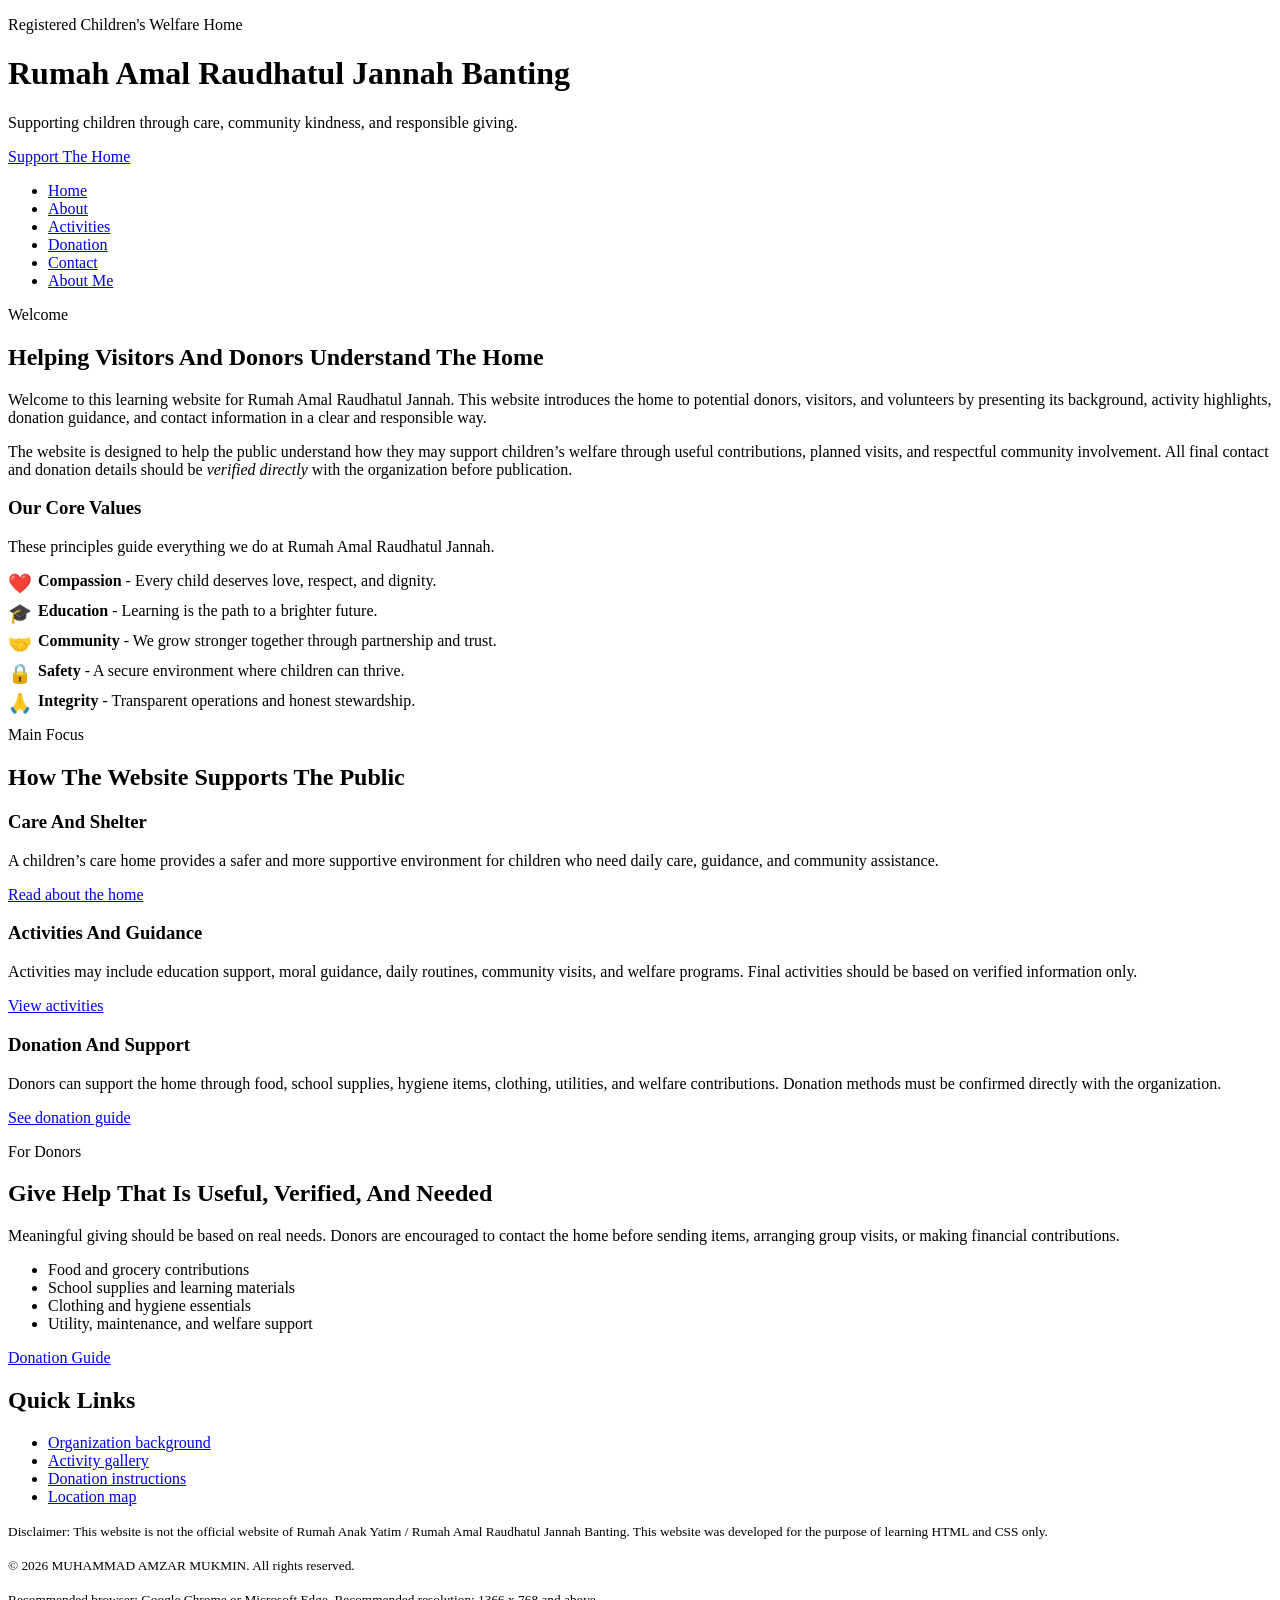
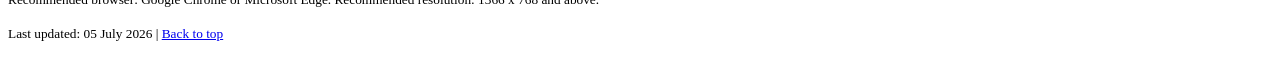
==== index.html @ d01ce9c0 "Add files via upload" ====
<!DOCTYPE html>
<html lang="en">
<head>
  <meta charset="UTF-8">
  <meta name="viewport" content="width=device-width, initial-scale=1.0">
  <meta name="description" content="A learning website about Rumah Anak Yatim / Rumah Amal Raudhatul Jannah for IMS458 Web Design and Development.">
  <meta name="keywords" content="Rumah Anak Yatim, Rumah Amal Raudhatul Jannah, Banting, orphanage, donation, welfare, IMS458">
  <meta name="author" content="Muhammad Amzar Mukmin">
  <title>Rumah Amal Raudhatul Jannah | Home</title>
  <link rel="preconnect" href="https://fonts.googleapis.com">
  <link rel="preconnect" href="https://fonts.gstatic.com" crossorigin>
  <link href="https://fonts.googleapis.com/css2?family=Bilbo&family=Damion&family=Engagement&family=Yellowtail&display=swap" rel="stylesheet">
  <link rel="stylesheet" href="css/style.css">
</head>
<body>
  <div id="loader">
    <div class="spinner"></div>
  </div>
  <header class="site-header" id="top">
    <div class="header-overlay">
      <p class="assignment-label">Registered Children's Welfare Home</p>
      <h1>Rumah Amal Raudhatul Jannah Banting</h1>
      <p class="header-text">Supporting children through care, community kindness, and responsible giving.</p>
      <a class="header-button" href="donation.html">Support The Home</a>
    </div>
  </header>

  <nav class="main-nav" aria-label="Main navigation">
    <ul>
      <li><a class="active" href="index.html">Home</a></li>
      <li><a href="about.html">About</a></li>
      <li><a href="activities.html">Activities</a></li>
      <li><a href="donation.html">Donation</a></li>
      <li><a href="contact.html">Contact</a></li>
      <li><a href="aboutme.html">About Me</a></li>
    </ul>
  </nav>

<div id="page-content">
  <main>
    <section class="intro-section">
      <div class="intro-text">
        <p class="section-label">Welcome</p>
        <h2>Helping Visitors And Donors Understand The Home</h2>
        <p>
          Welcome to this learning website for Rumah Amal Raudhatul Jannah. This website
          introduces the home to potential donors, visitors, and volunteers by presenting its background, activity highlights,
          donation guidance, and contact information in a clear and responsible way.
        </p>
        <p>
          The website is designed to help the public understand how they may support children’s welfare through useful
          contributions, planned visits, and respectful community involvement. All final contact and donation details should
          be <em>verified directly</em> with the organization before publication.
        </p>
      </div>

      <aside class="notice-box">
        <h3>Our Core Values</h3>
        <p>These principles guide everything we do at Rumah Amal Raudhatul Jannah.</p>
        <ul style="padding-left: 0; list-style: none; margin-top: 15px;">
          <li style="margin-bottom: 12px; padding-left: 30px; position: relative;">
            <span style="position: absolute; left: 0; font-size: 1.2rem;">❤️</span>
            <strong>Compassion</strong> - Every child deserves love, respect, and dignity.
          </li>
          <li style="margin-bottom: 12px; padding-left: 30px; position: relative;">
            <span style="position: absolute; left: 0; font-size: 1.2rem;">🎓</span>
            <strong>Education</strong> - Learning is the path to a brighter future.
          </li>
          <li style="margin-bottom: 12px; padding-left: 30px; position: relative;">
            <span style="position: absolute; left: 0; font-size: 1.2rem;">🤝</span>
            <strong>Community</strong> - We grow stronger together through partnership and trust.
          </li>
          <li style="margin-bottom: 12px; padding-left: 30px; position: relative;">
            <span style="position: absolute; left: 0; font-size: 1.2rem;">🔒</span>
            <strong>Safety</strong> - A secure environment where children can thrive.
          </li>
          <li style="padding-left: 30px; position: relative;">
            <span style="position: absolute; left: 0; font-size: 1.2rem;">🙏</span>
            <strong>Integrity</strong> - Transparent operations and honest stewardship.
          </li>
        </ul>
      </aside>
    </section>

    <section class="highlight-section" aria-labelledby="highlights-title">
      <p class="section-label">Main Focus</p>
      <h2 id="highlights-title">How The Website Supports The Public</h2>

      <div class="card-grid">
        <article class="info-card">
          <h3>Care And Shelter</h3>
          <p>
            A children’s care home provides a safer and more supportive environment for children who need daily care,
            guidance, and community assistance.
          </p>
          <a href="about.html">Read about the home</a>
        </article>

        <article class="info-card">
          <h3>Activities And Guidance</h3>
          <p>
            Activities may include education support, moral guidance, daily routines, community visits, and welfare programs.
            Final activities should be based on verified information only.
          </p>
          <a href="activities.html">View activities</a>
        </article>

        <article class="info-card">
          <h3>Donation And Support</h3>
          <p>
            Donors can support the home through food, school supplies, hygiene items, clothing, utilities, and welfare
            contributions. Donation methods must be confirmed directly with the organization.
          </p>
          <a href="donation.html">See donation guide</a>
        </article>
      </div>
    </section>

    <section class="donor-section">
      <div>
        <p class="section-label">For Donors</p>
        <h2>Give Help That Is Useful, Verified, And Needed</h2>
        <p>
          Meaningful giving should be based on real needs. Donors are encouraged to contact the home before sending
          items, arranging group visits, or making financial contributions.
        </p>
        <ul class="support-list">
          <li>Food and grocery contributions</li>
          <li>School supplies and learning materials</li>
          <li>Clothing and hygiene essentials</li>
          <li>Utility, maintenance, and welfare support</li>
        </ul>
      </div>

      <a class="image-link" href="donation.html" aria-label="Open donation page">
        <span>Donation Guide</span>
      </a>
    </section>

    <section class="quick-links" aria-labelledby="quick-links-title">
      <h2 id="quick-links-title">Quick Links</h2>
      <ul>
        <li><a href="about.html#organization">Organization background</a></li>
        <li><a href="activities.html#gallery">Activity gallery</a></li>
        <li><a href="donation.html#donation-instructions">Donation instructions</a></li>
        <li><a href="contact.html#map">Location map</a></li>
      </ul>
    </section>
  </main>

  <footer>
    <p>
      <small>Disclaimer: This website is not the official website of Rumah Anak Yatim / Rumah Amal Raudhatul Jannah Banting.
      This website was developed for the purpose of learning HTML and CSS only.</small>
    </p>
    <p><small>&copy; 2026 MUHAMMAD AMZAR MUKMIN. All rights reserved.</small></p>
    <p><small>Recommended browser: Google Chrome or Microsoft Edge. Recommended resolution: 1366 x 768 and above.</small></p>
    <p><small>Last updated: <time datetime="2026-07-05">05 July 2026</time> | <a href="#top">Back to top</a></small></p>
  </footer>
</div>

<script>
  window.addEventListener('load', function() {
    const loader = document.getElementById('loader');
    const content = document.getElementById('page-content');

    <!-- Short delay to ensure smooth transition -->
    setTimeout(() => {
      loader.style.opacity = '0';

      setTimeout(() => {
        loader.style.display = 'none';
        content.style.opacity = '1';
      }, 400);
    }, 800);
  });
</script>
</body>
</html>
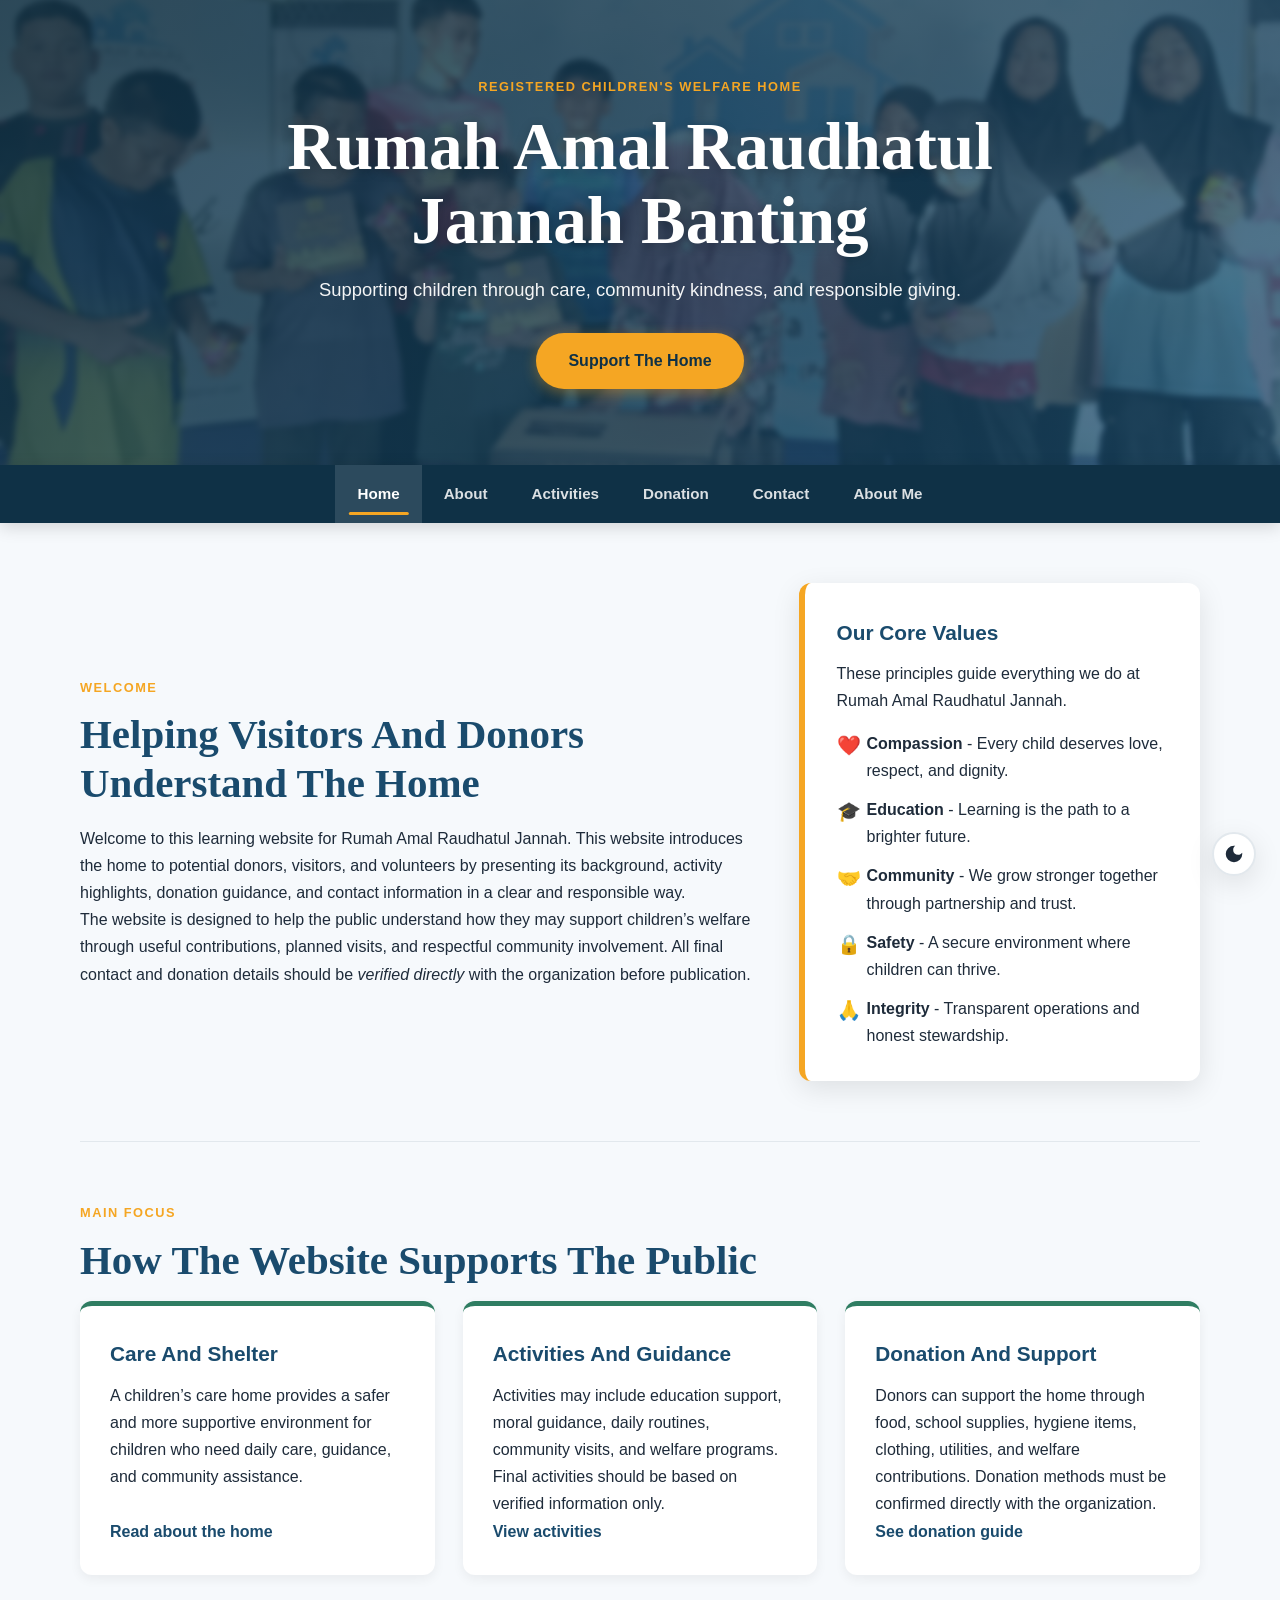
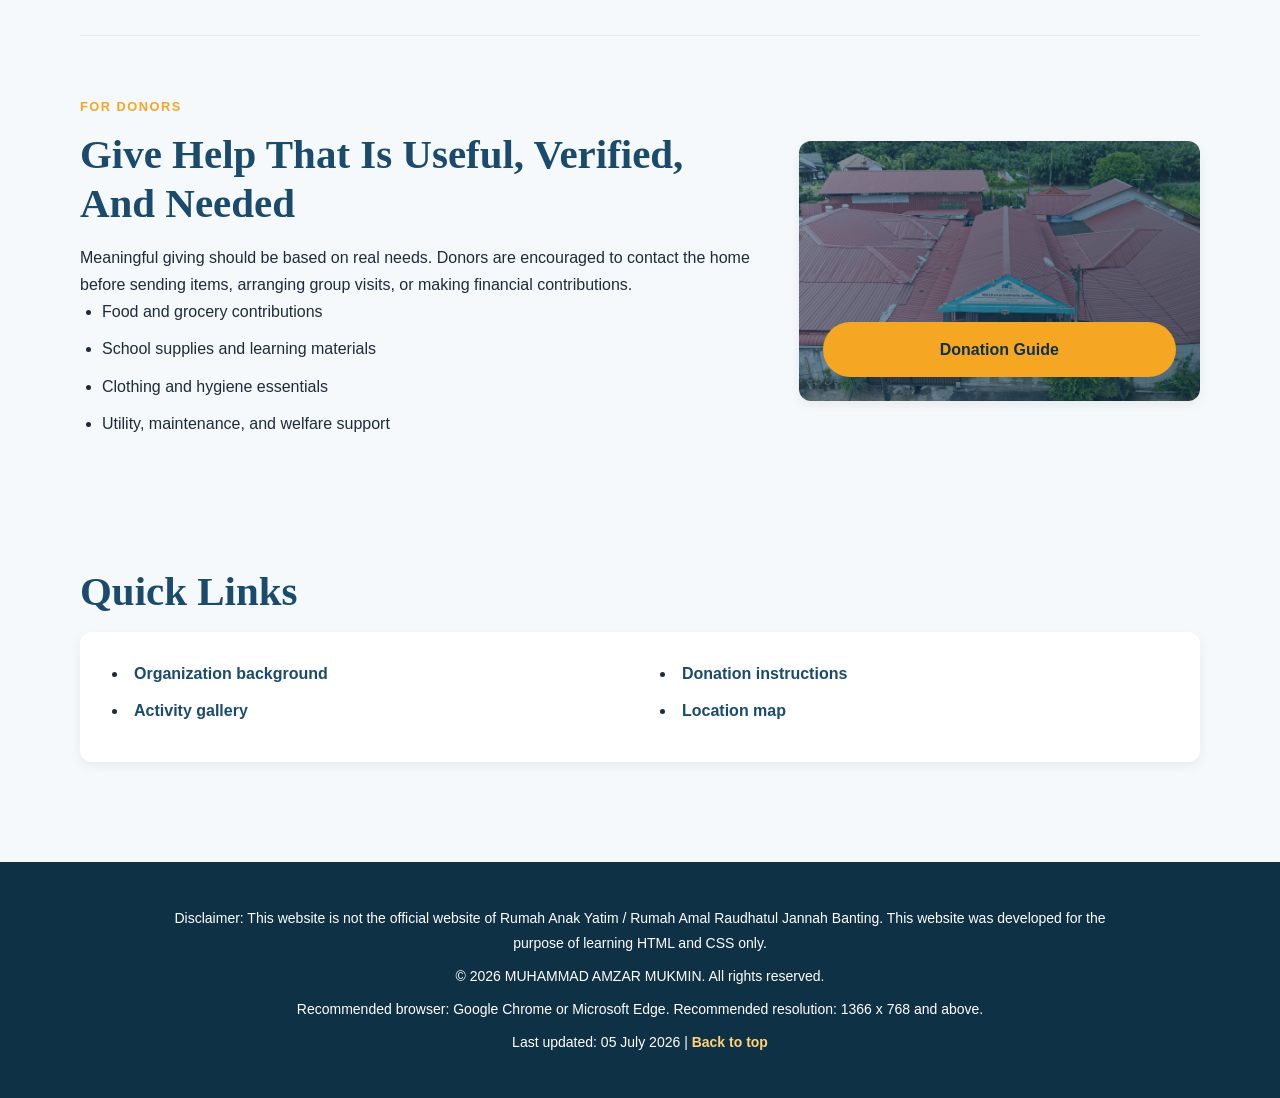
==== commit 37ade89f: "Add files via upload" ====
--- a/index.html
+++ b/index.html
@@ -13,6 +13,16 @@
   <link rel="stylesheet" href="css/style.css">
 </head>
 <body>
+  <!-- Butang Dark Mode -->
+  <button id="theme-switch" aria-label="Toggle dark mode">
+    <svg xmlns="http://www.w3.org/2000/svg" height="24px" viewBox="0 -960 960 960" width="24px">
+      <path d="M480-120q-150 0-255-105T120-480q0-150 105-255t255-105q14 0 27.5 1t26.5 3q-41 29-65.5 75.5T444-660q0 90 63 153t153 63q55 0 101-24.5t75-65.5q2 13 3 26.5t1 27.5q0 150-105 255T480-120Z"/>
+    </svg>
+    <svg xmlns="http://www.w3.org/2000/svg" height="24px" viewBox="0 -960 960 960" width="24px">
+      <path d="M480-280q-83 0-141.5-58.5T280-480q0-83 58.5-141.5T480-680q83 0 141.5 58.5T680-480q0 83-58.5 141.5T480-280ZM200-440H40v-80h160v80Zm720 0H760v-80h160v80ZM440-760v-160h80v160h-80Zm0 720v-160h80v160h-80ZM256-650l-101-97 57-59 96 100-52 56Zm492 496-97-101 53-55 101 97-57 59Zm-98-550 97-101 59 57-100 96-56-52ZM154-212l101-97 55 53-97 101-59-57Z"/>
+    </svg>
+  </button>
+
   <div id="loader">
     <div class="spinner"></div>
   </div>
@@ -175,5 +185,6 @@
     }, 800);
   });
 </script>
+<script src="js/darkmode.js" defer></script>
 </body>
 </html>
--- a/css/style.css
+++ b/css/style.css
@@ -0,0 +1,1468 @@
+* {
+  box-sizing: border-box;
+  margin: 0;
+  padding: 0;
+}
+
+/* LOADING SPIN */
+#loader {
+  position: fixed;
+  top: 0;
+  left: 0;
+  width: 100%;
+  height: 100%;
+  background-color: var(--secondary-blue-dark);
+  display: flex;
+  justify-content: center;
+  align-items: center;
+  z-index: 9999;
+  transition: opacity 0.4s ease;
+}
+
+.spinner {
+  width: 50px;
+  height: 50px;
+  border: 4px solid rgba(255, 255, 255, 0.15);
+  border-top: 4px solid var(--accent-orange);
+  border-radius: 50%;
+  animation: spin 0.8s linear infinite;
+}
+
+@keyframes spin {
+  0% { transform: rotate(0deg); }
+  100% { transform: rotate(360deg); }
+}
+
+/* SOROK KONTEN UTK FADE-IN SECARA PERLAHAN */
+#page-content {
+  opacity: 0;
+  transition: opacity 0.5s ease;
+}
+
+:root {
+  --dominant-bg: #f6f9fc;
+  --surface: #ffffff;
+  --text-main: #1e2b3a;
+  --text-muted: #5d6f7e;
+  --secondary-blue: #1a4b6d;
+  --secondary-blue-dark: #0f3146;
+  --support-green: #2f7d62;
+  --line-soft: #e2e8ed;
+  --accent-orange: #f5a623;
+  --accent-coral: #d97a3a;
+  --warning-red: #b33c3c;
+  --input-border: #c8d4db;
+  --footer-link: #ffd37a;
+  --shadow-sm: 0 4px 12px rgba(0, 0, 0, 0.06);
+  --shadow-md: 0 8px 28px rgba(0, 0, 0, 0.10);
+  --shadow-lg: 0 16px 48px rgba(0, 0, 0, 0.12);
+  --radius: 12px;
+}
+
+html {
+  scroll-behavior: smooth;
+}
+
+body {
+  margin: 0;
+  color: var(--text-main);
+  background: var(--dominant-bg);
+  font-family: 'Inter', -apple-system, BlinkMacSystemFont, 'Segoe UI', Roboto, Helvetica, Arial, sans-serif;
+  font-size: 16px;
+  line-height: 1.7;
+  -webkit-font-smoothing: antialiased;
+}
+
+a {
+  color: var(--secondary-blue);
+  font-weight: 600;
+  text-decoration: none;
+  transition: color 0.2s, background-color 0.2s, opacity 0.2s;
+}
+
+a:hover,
+a:focus {
+  color: var(--accent-coral);
+  text-decoration: underline;
+}
+
+abbr[title],
+dfn {
+  border-bottom: 1px dotted currentColor;
+  cursor: help;
+}
+
+strong {
+  font-weight: 700;
+}
+
+em,
+cite,
+dfn {
+  font-style: italic;
+}
+
+small {
+  font-size: 0.875rem;
+}
+
+mark {
+  padding: 2px 6px;
+  background: rgba(245, 166, 35, 0.25);
+  border-radius: 4px;
+  color: var(--secondary-blue-dark);
+}
+
+figure {
+  margin: 0;
+}
+
+figcaption {
+  padding: 10px 12px;
+  color: var(--text-muted);
+  background: var(--dominant-bg);
+  font-size: 0.9rem;
+  text-align: center;
+}
+
+address {
+  font-style: normal;
+}
+
+/* HEADER */
+.site-header {
+  height: 465px;
+  color: #fff;
+  background: linear-gradient(135deg, rgba(15, 49, 70, 0.85), rgba(26, 75, 109, 0.75)),
+              url("../images/header1.jpg") center/cover no-repeat;
+  display: flex;
+  align-items: center;
+  justify-content: center;
+  padding: 48px 20px;
+  text-align: center;
+  position: relative;
+  isolation: isolate;
+}
+
+.sub-header {
+  min-height: 340px;
+}
+
+.header-overlay {
+  width: min(960px, 100%);
+}
+
+.assignment-label,
+.section-label {
+  margin: 0 0 12px;
+  color: var(--accent-orange);
+  font-size: 0.8rem;
+  font-weight: 700;
+  letter-spacing: 1.5px;
+  text-transform: uppercase;
+}
+
+.site-header h1 {
+  margin: 0 auto 16px;
+  max-width: 900px;
+  font-family: 'Engagement', Georgia, serif;
+  font-size: clamp(2.2rem, 5.5vw, 4.2rem);
+  line-height: 1.1;
+  font-weight: 700;
+  text-shadow: 0 2px 12px rgba(0, 0, 0, 0.2);
+}
+
+.header-text {
+  max-width: 680px;
+  margin: 0 auto 28px;
+  font-size: 1.15rem;
+  opacity: 0.95;
+}
+
+.header-button {
+  display: inline-block;
+  padding: 14px 32px;
+  font-weight: 700;
+  color: var(--secondary-blue-dark);
+  background: var(--accent-orange);
+  border: none;
+  border-radius: 50px;
+  transition: all 0.3s ease;
+  box-shadow: 0 4px 14px rgba(245, 166, 35, 0.4);
+}
+
+.header-button:hover,
+.header-button:focus {
+  transform: translateY(-3px);
+  box-shadow: 0 8px 24px rgba(245, 166, 35, 0.5);
+  background: #f0b840;
+  color: var(--secondary-blue-dark);
+  text-decoration: none;
+}
+
+/* NAVIGATION */
+.main-nav {
+  position: sticky;
+  top: 0;
+  z-index: 100;
+  background: var(--secondary-blue-dark);
+  box-shadow: 0 4px 16px rgba(0, 0, 0, 0.15);
+}
+
+.main-nav ul {
+  max-width: 1120px;
+  margin: 0 auto;
+  padding: 0 16px;
+  display: flex;
+  justify-content: center;
+  flex-wrap: wrap;
+  list-style: none;
+}
+
+.main-nav a {
+  display: block;
+  padding: 16px 22px;
+  color: rgba(255, 255, 255, 0.85);
+  font-weight: 600;
+  font-size: 0.95rem;
+  transition: background 0.25s, color 0.25s, transform 0.3s ease;
+  position: relative;
+  text-decoration: none;
+}
+
+/* LINE ANIMATION (underline from center) */
+.main-nav a::after {
+  content: '';
+  position: absolute;
+  bottom: 8px;
+  left: 50%;
+  width: 0;
+  height: 2.5px;
+  background: var(--accent-orange);
+  transition: all 0.35s ease;
+  transform: translateX(-50%);
+  border-radius: 2px;
+}
+
+/* Hover effect: line mula animate dari center */
+.main-nav a:hover::after {
+  width: 70%;
+}
+
+/* Hover: color utk background & text */
+.main-nav a:hover,
+.main-nav a:focus {
+  background: rgba(255, 255, 255, 0.08);
+  color: #fff;
+  text-decoration: none;
+  transform: translateY(-2px);
+}
+
+/* Active state: line kekal visible */
+.main-nav .active {
+  color: #fff;
+  background: rgba(255, 255, 255, 0.12);
+}
+
+.main-nav .active::after {
+  width: 70%;
+}
+
+/* MAIN LAYOUT */
+main {
+  width: min(1120px, calc(100% - 32px));
+  margin: 0 auto;
+}
+
+section {
+  padding: 60px 0;
+}
+
+h2 {
+  margin: 0 0 16px;
+  color: var(--secondary-blue);
+  font-family: 'Playfair Display', Georgia, serif;
+  font-size: clamp(1.8rem, 3.2vw, 2.6rem);
+  line-height: 1.2;
+}
+
+h3 {
+  margin: 0 0 10px;
+  color: var(--secondary-blue);
+  font-size: 1.3rem;
+}
+
+/* INTRO SECTION */
+.intro-section,
+.donor-section {
+  display: grid;
+  grid-template-columns: 1.7fr 1fr;
+  gap: 36px;
+  align-items: center;
+}
+
+.notice-box {
+  padding: 32px;
+  background: var(--surface);
+  border-left: 6px solid var(--accent-orange);
+  border-radius: var(--radius);
+  box-shadow: var(--shadow-md);
+}
+
+/* HIGHLIGHT & KAD */
+.highlight-section {
+  border-top: 1px solid var(--line-soft);
+  border-bottom: 1px solid var(--line-soft);
+}
+
+.card-grid {
+  display: grid;
+  grid-template-columns: repeat(3, 1fr);
+  gap: 28px;
+}
+
+.info-card {
+  padding: 30px;
+  background: var(--surface);
+  border-radius: var(--radius);
+  border-top: 5px solid var(--support-green);
+  box-shadow: var(--shadow-sm);
+  transition: transform 0.25s, box-shadow 0.25s;
+  display: flex;
+  flex-direction: column;
+}
+
+.info-card:hover {
+  transform: translateY(-6px);
+  box-shadow: var(--shadow-lg);
+}
+
+.info-card p {
+  flex: 1;
+}
+
+.support-list {
+  padding-left: 22px;
+}
+
+.support-list li {
+  margin-bottom: 10px;
+}
+
+.image-link {
+  min-height: 260px;
+  color: #fff;
+  background: linear-gradient(135deg, rgba(26, 75, 109, 0.5), rgba(15, 49, 70, 0.7)),
+              url("../images/header2.jpg") center/cover no-repeat;
+  border-radius: var(--radius);
+  display: flex;
+  align-items: flex-end;
+  justify-content: center;
+  padding: 24px;
+  box-shadow: var(--shadow-sm);
+  transition: transform 0.25s, box-shadow 0.25s;
+}
+
+.image-link:hover {
+  transform: scale(1.02);
+  box-shadow: var(--shadow-md);
+  text-decoration: none;
+}
+
+.image-link span {
+  width: 100%;
+  padding: 14px 18px;
+  color: var(--secondary-blue-dark);
+  background: var(--accent-orange);
+  border-radius: 50px;
+  text-align: center;
+  font-weight: 700;
+  transition: background 0.25s;
+}
+
+.image-link:hover span {
+  background: #f0b840;
+}
+
+/* QUICK LINKS */
+.quick-links ul {
+  padding: 28px 32px;
+  background: var(--surface);
+  border-radius: var(--radius);
+  columns: 2;
+  column-gap: 40px;
+  list-style-position: inside;
+  box-shadow: var(--shadow-sm);
+}
+
+.quick-links li {
+  margin-bottom: 10px;
+}
+
+/* ABOUTME & PROJECT OVERVIEW PAGE */
+.page-intro {
+  max-width: 880px;
+}
+
+.two-column-section {
+  display: grid;
+  grid-template-columns: 1.6fr 0.9fr;
+  gap: 32px;
+  align-items: start;
+  border-top: 1px solid var(--line-soft);
+}
+
+.content-panel,
+.fact-box,
+.mission-card,
+.objective-list {
+  padding: 32px;
+  background: var(--surface);
+  border-radius: var(--radius);
+  box-shadow: var(--shadow-sm);
+}
+
+.fact-box {
+  border-left: 6px solid var(--accent-orange);
+}
+
+.fact-box ul,
+.objective-list ol {
+  margin-bottom: 0;
+  padding-left: 24px;
+}
+
+.fact-box li,
+.objective-list li {
+  margin-bottom: 10px;
+}
+
+/* MISSION */
+.mission-section {
+  border-top: 1px solid var(--line-soft);
+  border-bottom: 1px solid var(--line-soft);
+}
+
+.mission-grid {
+  display: grid;
+  grid-template-columns: repeat(3, 1fr);
+  gap: 28px;
+  margin-bottom: 28px;
+}
+
+.mission-card {
+  border-top: 5px solid var(--support-green);
+}
+
+/* CARTA ORG */
+.organization-chart {
+  text-align: center;
+}
+
+.organization-chart > p {
+  max-width: 760px;
+  margin: 0 auto 10px;
+}
+
+.chart-wrapper {
+  margin-top: 28px;
+  padding: 32px;
+  background: var(--surface);
+  border-radius: var(--radius);
+  box-shadow: var(--shadow-sm);
+}
+
+.chart-branch {
+  display: grid;
+  grid-template-columns: repeat(3, 1fr);
+  gap: 20px;
+  margin-top: 20px;
+}
+
+.chart-node {
+  display: flex;
+  flex-direction: column;
+  align-items: center;
+  justify-content: center;
+  gap: 4px;
+  padding: 14px 10px;
+  min-height: auto; /* Override fixed min-height to fit dynamic content */
+}
+
+/* row individu dlm node (bagi Committee / Auditor) */
+.chart-node .member-item {
+  display: flex;
+  align-items: center;
+  gap: 8px;
+  width: 100%;
+  justify-content: center;
+  flex-wrap: wrap;
+  border-top: 1px solid rgba(255, 255, 255, 0.15);
+  padding-top: 6px;
+  margin-top: 4px;
+}
+
+.chart-node .member-item:first-child {
+  border-top: none;
+  padding-top: 0;
+  margin-top: 0;
+}
+
+/* PROFILE IMAGE */
+.chart-node .member-img {
+  width: 34px;
+  height: 34px;
+  border-radius: 50%;
+  object-fit: cover;
+  border: 2px solid rgba(255, 255, 255, 0.3);
+  flex-shrink: 0;
+  background: var(--secondary-blue-dark); /* fallback */
+}
+
+/* MEMBER NAME (TEXT) */
+.chart-node .member-name {
+  font-size: 0.8rem;
+  font-weight: 600;
+  text-align: center;
+  word-break: break-word;
+  line-height: 1.2;
+}
+
+/* ROLE LABEL */
+.chart-node .role-label {
+  font-size: 0.7rem;
+  font-weight: 400;
+  opacity: 0.9;
+  color: #1a4b6d;
+  display: block;
+  margin-bottom: 2px;
+  letter-spacing: 0.3px;
+}
+
+/* besarkan sikit top-node (Chairperson) */
+.chart-node.top-node {
+  padding: 16px 20px;
+}
+
+.chart-node.top-node .member-img {
+  width: 48px;
+  height: 48px;
+}
+
+.chart-node.top-node .member-name {
+  font-size: 1rem;
+}
+
+/* auto-adjust in case screen kecil */
+@media (max-width: 600px) {
+  .chart-node .member-item {
+    flex-direction: column;
+    gap: 4px;
+  }
+  .chart-node .member-img {
+    width: 30px;
+    height: 30px;
+  }
+}
+
+/* ACTIVITIES */
+.program-section {
+  border-top: 1px solid var(--line-soft);
+}
+
+.program-grid {
+  display: grid;
+  grid-template-columns: repeat(3, 1fr);
+  gap: 28px;
+}
+
+.program-card {
+  overflow: hidden;
+  background: var(--surface);
+  border-radius: var(--radius);
+  box-shadow: var(--shadow-sm);
+  transition: transform 0.25s, box-shadow 0.25s;
+}
+
+.program-card:hover {
+  transform: translateY(-6px);
+  box-shadow: var(--shadow-lg);
+}
+
+.program-card img {
+  width: 100%;
+  height: 200px;
+  display: block;
+  object-fit: cover;
+}
+
+.program-card div {
+  padding: 24px;
+}
+
+/* TIMELINE */
+.timeline-section {
+  border-top: 1px solid var(--line-soft);
+  border-bottom: 1px solid var(--line-soft);
+}
+
+.timeline {
+  display: grid;
+  grid-template-columns: repeat(4, 1fr);
+  gap: 24px;
+}
+
+.timeline article {
+  padding: 24px;
+  background: var(--surface);
+  border-radius: var(--radius);
+  border-bottom: 5px solid var(--accent-orange);
+  box-shadow: var(--shadow-sm);
+}
+
+.timeline span {
+  display: inline-block;
+  margin-bottom: 12px;
+  padding: 4px 12px;
+  color: #fff;
+  background: var(--secondary-blue);
+  border-radius: 30px;
+  font-size: 0.8rem;
+  font-weight: 700;
+}
+
+/* GALLERY */
+.gallery-section p {
+  max-width: 820px;
+}
+
+.gallery-grid {
+  display: grid;
+  grid-template-columns: repeat(4, 1fr);
+  gap: 20px;
+  margin-top: 28px;
+}
+
+.gallery-item {
+  overflow: hidden;
+  min-height: 240px;
+  color: #fff;
+  background: var(--secondary-blue);
+  border-radius: var(--radius);
+  display: flex;
+  flex-direction: column;
+  box-shadow: var(--shadow-sm);
+  transition: transform 0.25s, box-shadow 0.25s;
+}
+
+.gallery-item:hover {
+  transform: scale(1.03);
+  box-shadow: var(--shadow-md);
+}
+
+.gallery-item img {
+  width: 100%;
+  height: 180px;
+  display: block;
+  object-fit: cover;
+  transition: transform 0.4s ease;
+}
+
+.gallery-item:hover img {
+  transform: scale(1.06);
+}
+
+.gallery-item span {
+  padding: 16px;
+  text-align: center;
+  font-weight: 600;
+  background: rgba(0, 0, 0, 0.3);
+}
+
+.gallery-item:hover,
+.gallery-item:focus {
+  color: #fff;
+  text-decoration: none;
+}
+
+/* DONATION */
+.donation-categories {
+  border-top: 1px solid var(--line-soft);
+}
+
+.support-grid {
+  display: grid;
+  grid-template-columns: repeat(4, 1fr);
+  gap: 24px;
+}
+
+.support-card {
+  padding: 24px;
+  background: var(--surface);
+  border-radius: var(--radius);
+  border-top: 5px solid var(--support-green);
+  box-shadow: var(--shadow-sm);
+  transition: transform 0.25s, box-shadow 0.25s;
+}
+
+.support-card:hover {
+  transform: translateY(-4px);
+  box-shadow: var(--shadow-md);
+}
+
+.instruction-section {
+  display: grid;
+  grid-template-columns: 1.4fr 0.9fr;
+  gap: 32px;
+  align-items: start;
+  border-top: 1px solid var(--line-soft);
+  border-bottom: 1px solid var(--line-soft);
+}
+
+.instruction-content,
+.bank-box,
+.donor-checklist {
+  padding: 32px;
+  background: var(--surface);
+  border-radius: var(--radius);
+  box-shadow: var(--shadow-sm);
+}
+
+.instruction-list {
+  margin-bottom: 0;
+  padding-left: 24px;
+}
+
+.instruction-list li {
+  margin-bottom: 12px;
+}
+
+.bank-box {
+  border-left: 6px solid var(--accent-orange);
+}
+
+.bank-box p {
+  padding-bottom: 12px;
+  border-bottom: 1px solid var(--line-soft);
+}
+
+.bank-box img {
+  width: 100%;
+  max-width: 280px;
+  height: auto;
+  display: block;
+  margin: 12px auto;
+  border-radius: 8px;
+}
+
+.warning-text {
+  color: var(--warning-red);
+  border-bottom: 0;
+}
+
+.volunteer-section {
+  border-bottom: 1px solid var(--line-soft);
+}
+
+.volunteer-layout {
+  display: grid;
+  grid-template-columns: 0.9fr 1.1fr;
+  gap: 32px;
+  align-items: center;
+}
+
+.volunteer-layout img {
+  width: 100%;
+  border-radius: var(--radius);
+  box-shadow: var(--shadow-sm);
+}
+
+.text-button {
+    display: inline-block;
+    position: relative;
+    overflow: hidden;
+
+    margin-top: 12px;
+    padding: 12px 24px;
+
+    background: var(--secondary-blue);
+    color: #fff;
+
+    border-radius: 50px;
+    font-weight: 700;
+    text-decoration: none;
+
+    box-shadow:
+        0 4px 12px rgba(0,0,0,.15),
+        inset 0 1px 0 rgba(255,255,255,.15);
+
+    transition:
+        background-color .3s ease,
+        color .3s ease,
+        transform .3s ease,
+        box-shadow .3s ease;
+}
+
+/* Shine effect bagi button "read donation guide" & "contact before visiting"*/
+.text-button::before {
+    content: "";
+    position: absolute;
+
+    top: -50%;
+    left: -130%;
+
+    width: 60%;
+    height: 200%;
+
+    background: linear-gradient(
+        120deg,
+        transparent 0%,
+        rgba(255,255,255,.15) 30%,
+        rgba(255,255,255,.75) 50%,
+        rgba(255,255,255,.15) 70%,
+        transparent 100%
+    );
+
+    transform: rotate(20deg);
+    transition: left .75s ease;
+}
+
+.text-button:hover::before {
+    left: 170%;
+}
+
+.text-button:hover,
+.text-button:focus {
+    background: var(--accent-orange);
+    color: var(--secondary-blue-dark);
+    text-decoration: none;
+
+    transform: translateY(-3px) scale(1.02);
+
+    box-shadow:
+        0 12px 28px rgba(0,0,0,.25),
+        inset 0 1px 0 rgba(255,255,255,.25);
+}
+
+.text-button:active {
+    transform: translateY(-1px) scale(.99);
+}
+
+/* CONTACT */
+.contact-section {
+  display: grid;
+  grid-template-columns: 1.5fr 0.8fr;
+  gap: 32px;
+  align-items: start;
+  border-top: 1px solid var(--line-soft);
+}
+
+/* ICON FACEBOOK */
+.facebook-link {
+  display: inline-flex;
+  align-items: center;
+  gap: 8px;
+  color: #1877f2;
+  font-weight: 600;
+  transition: all 0.3s ease;
+}
+
+.facebook-link i {
+  font-size: 1.4rem;
+  animation: facebookPulse 2s ease-in-out infinite;
+  display: inline-block;
+}
+
+@keyframes facebookPulse {
+  0%, 100% {
+    transform: scale(1);
+    color: #1877f2;
+  }
+  50% {
+    transform: scale(1.15);
+    color: #0d65d9;
+  }
+}
+
+.contact-details,
+.visit-card,
+.direction-box,
+.contact-form-section {
+  padding: 32px;
+  background: var(--surface);
+  border-radius: var(--radius);
+  box-shadow: var(--shadow-sm);
+}
+
+.detail-list {
+  display: grid;
+  grid-template-columns: repeat(2, 1fr);
+  gap: 20px;
+}
+
+.detail-list article {
+  padding: 20px;
+  background: var(--dominant-bg);
+  border-radius: var(--radius);
+  border-left: 5px solid var(--support-green);
+}
+
+.detail-list p {
+  margin-bottom: 0;
+}
+
+.visit-card {
+  border-left: 6px solid var(--accent-orange);
+}
+
+/* MAP SECTION */
+.map-section {
+  border-top: 1px solid var(--line-soft);
+  border-bottom: 1px solid var(--line-soft);
+}
+
+.map-layout {
+  display: grid;
+  grid-template-columns: 1.2fr 0.8fr;
+  gap: 32px;
+  align-items: stretch;
+  margin-top: 28px;
+}
+
+.map-hover-container {
+  position: relative;
+  min-height: 330px;
+  border-radius: var(--radius);
+  overflow: hidden;
+  box-shadow: var(--shadow-sm);
+}
+
+/* PLCAEHOLDER (link Google Maps) */
+.map-placeholder {
+  display: flex;
+  align-items: center;
+  justify-content: center;
+  width: 100%;
+  min-height: 330px;
+  color: #fff;
+  background: linear-gradient(135deg, rgba(26, 75, 109, 0.7), rgba(15, 49, 70, 0.85)),
+              url("../images/map.jpg") center/cover no-repeat;
+  border-radius: var(--radius);
+  padding: 24px;
+  text-align: center;
+  transition: opacity 0.5s ease;
+  text-decoration: none;
+  opacity: 1;
+}
+
+.map-placeholder span {
+  padding: 14px 24px;
+  color: var(--secondary-blue);
+  background: #fff;
+  border-radius: 50px;
+  font-weight: 700;
+  pointer-events: none;
+}
+
+/* EMBED OVERLAY (hidden by default) */
+.map-embed-overlay {
+  position: absolute;
+  top: 0;
+  left: 0;
+  width: 100%;
+  height: 100%;
+  border-radius: var(--radius);
+  overflow: hidden;
+  display: none;
+  background: #fff;
+  opacity: 0;
+  pointer-events: none;
+  transition: opacity 0.5s ease;
+}
+
+.map-embed-overlay iframe {
+  width: 100%;
+  height: 100%;
+  border: 0;
+  display: block;
+}
+
+/* On hover/hold (atau tap on mobile)...show embed, hide placeholder */
+.map-hover-container:hover .map-placeholder {
+  opacity: 0;
+  pointer-events: none;  /* elak dari terclick */
+}
+
+.map-hover-container:hover .map-embed-overlay {
+  display: block;
+  opacity: 1;
+  pointer-events: auto;
+}
+
+/* Make sure map container full width dlm grid */
+.map-layout {
+  display: grid;
+  grid-template-columns: 1.2fr 0.8fr;
+  gap: 32px;
+  align-items: stretch;
+  margin-top: 28px;
+}
+
+/* Responsive/auto adjust */
+@media (max-width: 820px) {
+  .map-layout {
+    grid-template-columns: 1fr;
+  }
+}
+
+.direction-box ul {
+  margin-bottom: 0;
+  padding-left: 24px;
+}
+
+.direction-box li {
+  margin-bottom: 10px;
+}
+
+/* CONTACT FORM (HTML5 Validation Style) */
+.contact-form-section {
+  margin-top: 60px;
+}
+
+.contact-form {
+  display: grid;
+  gap: 16px;
+  max-width: 760px;
+}
+
+.contact-form label {
+  color: var(--secondary-blue);
+  font-weight: 700;
+}
+
+.contact-form input,
+.contact-form select,
+.contact-form textarea {
+  width: 100%;
+  padding: 14px 16px;
+  border: 1px solid var(--input-border);
+  border-radius: var(--radius);
+  font: inherit;
+  background: #fafcfd;
+  transition: border-color 0.25s, box-shadow 0.25s;
+}
+
+.contact-form input:focus,
+.contact-form select:focus,
+.contact-form textarea:focus {
+  outline: none;
+  border-color: var(--secondary-blue);
+  box-shadow: 0 0 0 4px rgba(26, 75, 109, 0.12);
+}
+
+/* Style invalid fields – visual feedback */
+.contact-form input:invalid:not(:placeholder-shown),
+.contact-form textarea:invalid:not(:placeholder-shown) {
+  border-color: var(--warning-red);
+  box-shadow: 0 0 0 3px rgba(179, 60, 60, 0.15);
+}
+
+.contact-form button {
+  width: fit-content;
+  padding: 14px 32px;
+  color: #fff;
+  background: var(--secondary-blue);
+  border: none;
+  border-radius: 50px;
+  font: inherit;
+  font-weight: 700;
+  cursor: pointer;
+  transition: all 0.25s;
+  box-shadow: 0 4px 12px rgba(26, 75, 109, 0.2);
+}
+
+.contact-form button:hover,
+.contact-form button:focus {
+  background: var(--accent-orange);
+  color: var(--secondary-blue-dark);
+  transform: translateY(-2px);
+  box-shadow: 0 8px 20px rgba(245, 166, 35, 0.3);
+}
+
+/* ABOUT ME */
+.aboutme-section {
+  display: grid;
+  grid-template-columns: 0.8fr 1.4fr;
+  gap: 32px;
+  align-items: start;
+}
+
+.student-photo-card,
+.student-details-card {
+  padding: 32px;
+  background: var(--surface);
+  border-radius: var(--radius);
+  box-shadow: var(--shadow-sm);
+}
+
+.student-photo-card {
+  text-align: center;
+}
+
+.student-photo-card img {
+  width: min(260px, 100%);
+  aspect-ratio: 1;
+  object-fit: cover;
+  border-radius: 50%;
+  border: 6px solid var(--dominant-bg);
+  box-shadow: var(--shadow-sm);
+}
+
+.student-table {
+  width: 100%;
+  border-collapse: collapse;
+  overflow: hidden;
+  border-radius: var(--radius);
+}
+
+.student-table th,
+.student-table td {
+  padding: 14px 18px;
+  border: 1px solid var(--line-soft);
+  text-align: left;
+  vertical-align: top;
+}
+
+.student-table th {
+  width: 32%;
+  color: #fff;
+  background: var(--secondary-blue);
+}
+
+.student-table td {
+  background: var(--dominant-bg);
+}
+
+/* FOOTER */
+footer {
+  margin-top: 40px;
+  padding: 36px 20px;
+  color: #fff;
+  background: var(--secondary-blue-dark);
+  text-align: center;
+  font-size: 0.9rem;
+}
+
+footer p {
+  max-width: 980px;
+  margin: 8px auto;
+}
+
+footer a {
+  color: var(--footer-link);
+}
+
+footer a:hover {
+  color: #fff;
+}
+
+/* RESPONSIVE BREAKPOINTS */
+@media (max-width: 820px) {
+  .intro-section,
+  .donor-section,
+  .card-grid,
+  .two-column-section,
+  .mission-grid,
+  .chart-branch,
+  .program-grid,
+  .timeline,
+  .gallery-grid,
+  .support-grid,
+  .instruction-section,
+  .volunteer-layout,
+  .contact-section,
+  .detail-list,
+  .map-layout,
+  .aboutme-section {
+    grid-template-columns: 1fr;
+  }
+
+  .main-nav a {
+    padding: 14px 18px;
+  }
+
+  .quick-links ul {
+    columns: 1;
+  }
+
+  .chart-branch {
+    grid-template-columns: repeat(2, 1fr);
+  }
+}
+
+@media (max-width: 600px) {
+  .site-header {
+    min-height: 320px;
+    padding: 32px 16px;
+  }
+
+  .main-nav ul {
+    flex-direction: column;
+  }
+
+  .main-nav a {
+    border-bottom: 1px solid rgba(255, 255, 255, 0.1);
+    text-align: center;
+    padding: 14px;
+  }
+
+  section {
+    padding: 40px 0;
+  }
+
+  .chart-branch {
+    grid-template-columns: 1fr;
+  }
+
+  .detail-list {
+    grid-template-columns: 1fr;
+  }
+
+  .gallery-grid {
+    grid-template-columns: repeat(2, 1fr);
+  }
+
+  .support-grid {
+    grid-template-columns: repeat(2, 1fr);
+  }
+
+  .contact-form button {
+    width: 100%;
+  }
+}
+
+@media (max-width: 400px) {
+  .gallery-grid,
+  .support-grid {
+    grid-template-columns: 1fr;
+  }
+}
+
+/* DARK MODE */
+
+/* Color overrides Dark Mode */
+.darkmode {
+  --dominant-bg: #0f1624;
+  --surface: #1a2236;
+  --text-main: #e8edf5;
+  --text-muted: #a8b5c9;
+  --secondary-blue: #4a7a9c;
+  --secondary-blue-dark: #1a2a44;
+  --support-green: #3a9d7a;
+  --line-soft: #2a3a52;
+  --accent-orange: #f5a623;
+  --accent-coral: #e8894a;
+  --warning-red: #cc5c5c;
+  --input-border: #3a4a62;
+  --shadow-sm: 0 4px 12px rgba(0, 0, 0, 0.3);
+  --shadow-md: 0 8px 28px rgba(0, 0, 0, 0.4);
+  --shadow-lg: 0 16px 48px rgba(0, 0, 0, 0.5);
+}
+
+/* Specific overrides Dark Mode */
+.darkmode .site-header {
+  background: linear-gradient(135deg, rgba(10, 20, 40, 0.92), rgba(15, 30, 50, 0.85)),
+              url("../images/header1.jpg") center/cover no-repeat;
+}
+
+.darkmode .sub-header {
+  background: linear-gradient(135deg, rgba(10, 20, 40, 0.92), rgba(15, 30, 50, 0.85)),
+              url("../images/header1.jpg") center/cover no-repeat;
+}
+
+.darkmode .main-nav {
+  background: #0a1428;
+}
+
+.darkmode .info-card,
+.darkmode .fact-box,
+.darkmode .content-panel,
+.darkmode .mission-card,
+.darkmode .objective-list,
+.darkmode .program-card,
+.darkmode .support-card,
+.darkmode .instruction-content,
+.darkmode .bank-box,
+.darkmode .contact-details,
+.darkmode .visit-card,
+.darkmode .direction-box,
+.darkmode .contact-form-section,
+.darkmode .student-photo-card,
+.darkmode .student-details-card,
+.darkmode .quick-links ul,
+.darkmode .chart-wrapper,
+.darkmode .timeline article,
+.darkmode .donor-checklist {
+  background: var(--surface);
+  box-shadow: var(--shadow-sm);
+}
+
+.darkmode .notice-box {
+  background: var(--surface);
+}
+
+.darkmode .detail-list article {
+  background: var(--dominant-bg);
+}
+
+.darkmode .student-table td {
+  background: var(--dominant-bg);
+}
+
+.darkmode .student-table th {
+  background: var(--secondary-blue-dark);
+  color: #fff;
+}
+
+.darkmode .contact-form input,
+.darkmode .contact-form select,
+.darkmode .contact-form textarea {
+  background: var(--dominant-bg);
+  border-color: var(--input-border);
+  color: var(--text-main);
+}
+
+.darkmode .contact-form input:focus,
+.darkmode .contact-form select:focus,
+.darkmode .contact-form textarea:focus {
+  border-color: var(--accent-orange);
+  box-shadow: 0 0 0 4px rgba(245, 166, 35, 0.15);
+}
+
+.darkmode .contact-form input:invalid:not(:placeholder-shown),
+.darkmode .contact-form textarea:invalid:not(:placeholder-shown) {
+  border-color: var(--warning-red);
+}
+
+.darkmode .contact-form button {
+  background: var(--support-green);
+}
+
+.darkmode .contact-form button:hover,
+.darkmode .contact-form button:focus {
+  background: var(--accent-orange);
+  color: var(--secondary-blue-dark);
+}
+
+.darkmode .map-placeholder {
+  background: linear-gradient(135deg, rgba(10, 20, 40, 0.8), rgba(15, 30, 50, 0.85)),
+              url("../images/map.jpg") center/cover no-repeat;
+}
+
+.darkmode .image-link {
+  background: linear-gradient(135deg, rgba(10, 20, 40, 0.7), rgba(15, 30, 50, 0.8)),
+              url("../images/header2.jpg") center/cover no-repeat;
+}
+
+.darkmode .gallery-item {
+  background: var(--secondary-blue-dark);
+}
+
+.darkmode .gallery-item span {
+  background: rgba(0, 0, 0, 0.5);
+}
+
+.darkmode .program-card img {
+  filter: brightness(0.85);
+}
+
+.darkmode .chart-node {
+  background: var(--dominant-bg);
+  border-color: var(--line-soft);
+}
+
+.darkmode .chart-node .role-label {
+  color: var(--text-muted);
+}
+
+.darkmode .chart-node .member-name {
+  color: var(--text-main);
+}
+
+.darkmode .chart-node .member-img {
+  border-color: var(--line-soft);
+}
+
+.darkmode .chart-node.top-node .member-img {
+  border-color: var(--accent-orange);
+}
+
+.darkmode footer {
+  background: #0a1428;
+}
+
+.darkmode footer a {
+  color: var(--accent-orange);
+}
+
+.darkmode footer a:hover {
+  color: #fff;
+}
+
+/* DARK MODE TOGGLE BUTTON */
+#theme-switch {
+  height: 44px;
+  width: 44px;
+  padding: 0;
+  border: 2px solid var(--line-soft);
+  border-radius: 50%;
+  background-color: var(--surface);
+  display: flex;
+  justify-content: center;
+  align-items: center;
+  position: fixed;
+  bottom: 24px;
+  right: 24px;
+  z-index: 9999;
+  cursor: pointer;
+  box-shadow: var(--shadow-md);
+  transition: all 0.3s ease;
+}
+
+#theme-switch:hover {
+  transform: scale(1.1);
+  box-shadow: var(--shadow-lg);
+}
+
+#theme-switch svg {
+  fill: var(--text-main);
+  width: 22px;
+  height: 22px;
+}
+
+#theme-switch svg:last-child {
+  display: none;
+}
+
+.darkmode #theme-switch svg:first-child {
+  display: none;
+}
+
+.darkmode #theme-switch svg:last-child {
+  display: block;
+}
+
+/* Responsive: adjust butang kt mobile view */
+@media (max-width: 600px) {
+  #theme-switch {
+    bottom: 16px;
+    right: 16px;
+    height: 40px;
+    width: 40px;
+  }
+  
+  #theme-switch svg {
+    width: 20px;
+    height: 20px;
+  }
+}
